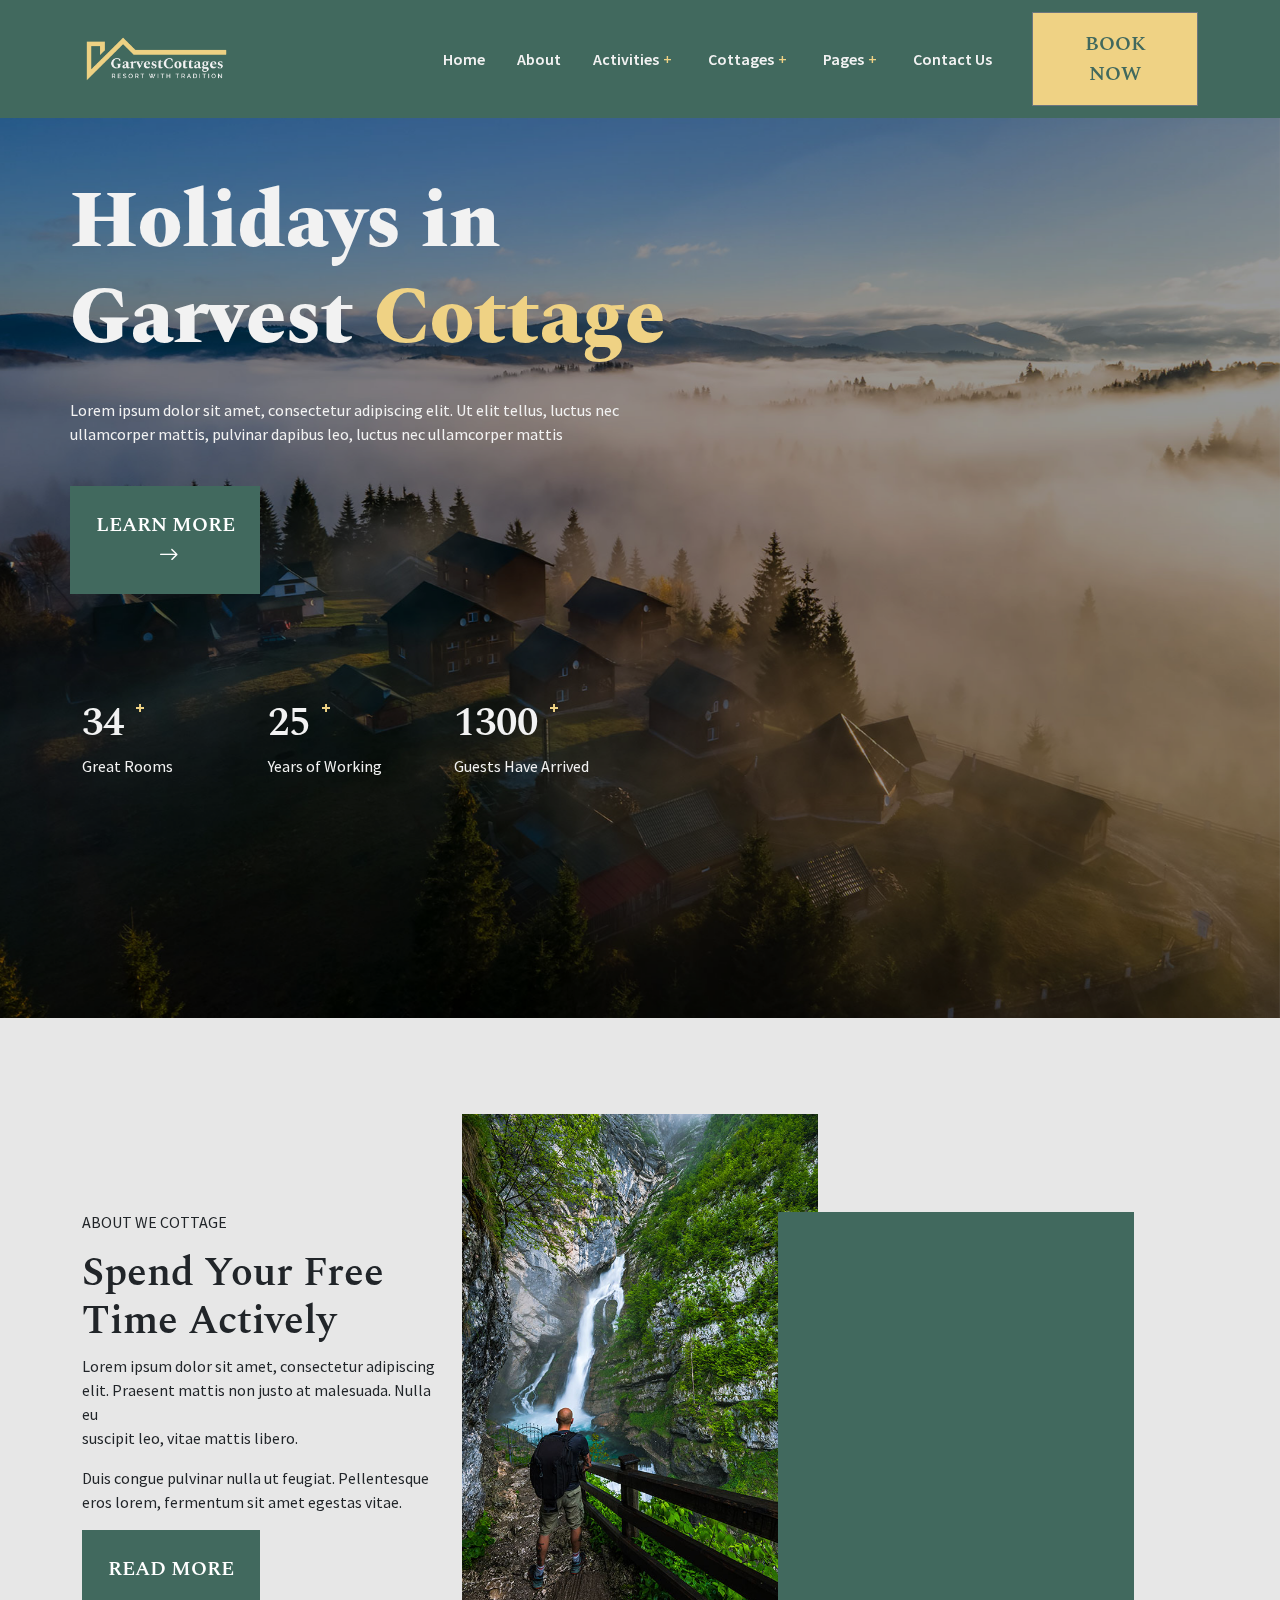
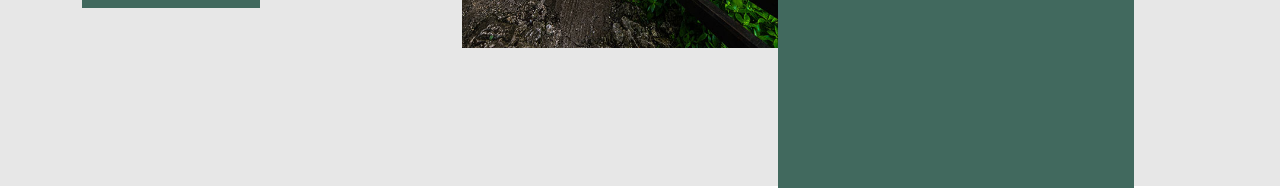
==== index.html @ aebb7531 "project_garvest" ====
<!DOCTYPE html>
<html lang="en">
<head>
    <meta charset="UTF-8">
    <meta http-equiv="X-UA-Compatible" content="IE=edge">
    <meta name="viewport" content="width=device-width, initial-scale=1.0">
    <title>Garvest || Just another Template Kit site</title>
    <!-- favicon -->
    <link rel="icon" href="images/Logo-2048x723.png" type="images/png">
    <!-- font -->
    <link rel="stylesheet" href="css/fonts.css" type="text/css">
    <link rel="stylesheet" href="css/bootstrap-icons.css" type="text/css">
    <!--slick-->
	<link rel="stylesheet" href="css/slick.css" type="text/css">
    <link rel="stylesheet" href="css/slick-theme.css" type="text/css">
    <!-- bootstrap -->
    <link rel="stylesheet" href="css/bootstrap.min.css" type="text/css">
    <!-- custom css -->
    <link rel="stylesheet" href="css/style.css" type="text/css">
</head>
<body >
    <header class="bg-primary">
        <div class="container">
            <div class="row align-items-center">
                <div class="col-2 py-2 logo">
                    <img src="images/Logo-2048x723.png" alt="logo">
                </div>
                <nav class="col py-2 d-flex justify-content-end  ">
                    <ul class="d-flex list-unstyled mb-0">
                        <li class="px-3"><a href="#" class="text-decoration-none  text-white fw-semibold">Home</a></li>
                        <li class="px-3"><a href="#" class="text-decoration-none  text-white fw-semibold">About</a></li>
                        <li class="px-3 dropdown">
						     <a href="#" class="text-decoration-none  text-white fw-semibold" data-bs-toggle="dropdown" >
						        Activities<span class="px-1 text-secondary fw-normal">+</span> 
						     </a>
							 <ul class="dropdown-menu bg-primary rounded-0  p-0 border-0  bs-three ">
                                <li><a class="dropdown-item px-4 py-3 fw-semibold  text-white" href="#"> Activities</a></li>
                                <li><a class="dropdown-item px-4 py-3 fw-semibold  text-white" href="#">Single Activities</a></li>
                             </ul>
					    </li>
						<li class="px-3 dropdown">
						     <a href="#" class="text-decoration-none  text-white fw-semibold" data-bs-toggle="dropdown" >
						        Cottages<span class="px-1 text-secondary fw-normal">+</span> 
						     </a>
							 <ul class="dropdown-menu bg-primary rounded-0  p-0 border-0  bs-three ">
                                <li><a class="dropdown-item px-4 py-3 fw-semibold  text-white" href="#">Our Cottages</a></li>
                                <li><a class="dropdown-item px-4 py-3 fw-semibold  text-white" href="#">Cottage Detail</a></li>
                             </ul>
					    </li>
						<li class="px-3 dropdown">
						     <a href="#" class="text-decoration-none  text-white fw-semibold" data-bs-toggle="dropdown" >
						       Pages<span class="px-1 text-secondary fw-normal">+</span> 
						     </a>
							 <ul class="dropdown-menu bg-primary rounded-0 bs-three  p-0 border-0">
                                <li><a class="dropdown-item px-4 py-3 fw-semibold  text-white" href="#">Our Staff</a></li>
                                <li><a class="dropdown-item px-4 py-3 fw-semibold  text-white" href="#">Testimonials</a></li>
								<li><a class="dropdown-item px-4 py-3 fw-semibold  text-white" href="#">Pricing Plan</a></li>
                                <li><a class="dropdown-item px-4 py-3 fw-semibold  text-white" href="#">FAQs</a></li>
								<li class="position-relative drop-1">
								   <a class="dropdown-item px-4 py-3 fw-semibold  text-white" href="#">
								     Blog <span class="px-1 text-secondary fw-normal">+</span>
								   </a>
								   <ul class="position-absolute start-100 bg-primary list-unstyled top-0 drop-2 d-none">
								     <li><a class="dropdown-item px-4 py-3 fw-semibold  text-white" href="#">Our Blog</a></li>
								     <li><a class="dropdown-item px-4 py-3 fw-semibold  text-white" href="#">Single Blog</a></li>
								   </ul>
								</li>
                                <li><a class="dropdown-item px-4 py-3 fw-semibold  text-white" href="#">404 Error</a></li>
                             </ul>
					    </li>
                        
                        <li class="px-3"><a href="#" class="text-decoration-none  text-white fw-semibold">Contact Us</a></li>
                    </ul>
                </nav>
               
                <div class="col-2 py-2 d-flex justify-content-end "><button type="button" class="btn btn-secondary bg-secondary font-fami text-primary head-btn  rounded-0 fs-5 px-4 my-1 py-3 fw-semibold">BOOK NOW</button></div>

            </div>
        </div>
    </header>
<!--main-->
<main >

<section class="position-relative hero">
<div id="carouselExampleAutoplaying" class="carousel slide" data-bs-ride="carousel">
  <div class="carousel-inner">
    <div class="carousel-item active b1">
    </div>
    <div class="carousel-item b2">  
    </div>
    <div class="carousel-item b3">		
    </div>
  </div>
</div>
<div class="position-absolute bann col-12" >
   <div class="container">
		  <div class="row flex-column d-sec">
		    <h1 class="fw-bold text-white p-0 pt-5 mt-2  pb-4 font-fami">
		      Holidays in<br/> Garvest<span class="text-secondary"> Cottage</span>
		    </h1>
		   <p class="fw-normal d-bl w-50 text-white p-0 pb-4 ">Lorem ipsum dolor sit amet, consectetur adipiscing elit. Ut elit tellus, luctus nec ullamcorper mattis, pulvinar dapibus leo, luctus nec ullamcorper mattis</p>
		   <button type="button" class="btn btn-primary btn-le text-uppercase bg-primary border-0 px-4 py-4 rounded-0 fs-5 fw-semibold col-2 font-fami">Learn More<i class="bi bi-arrow-right ps-2 "></i></button>      
		   <div class="d-flex">
		   <div class="text-white col-2 cou">
		   <div>
		    <span class="f34 font-fami fw-semibold" >34</span>
			<span class="plus position-relative fw-bolder text-secondary ps-2"><sup>+</sup></span>
		    </div>
		     <p class="">Great Rooms</p>
			</div>
			 <div class="text-white col-2 cou">
		   <div>
		    <span class="f34 font-fami fw-semibold" >25</span>
			<span class="plus position-relative fw-bolder text-secondary ps-2"><sup>+</sup></span>
		    </div>
		     <p class="">Years of Working</p>
			</div>
			 <div class="text-white col-2 cou">
		   <div>
		    <span class="f34 font-fami fw-semibold" >1300</span>
			<span class="plus position-relative fw-bolder text-secondary ps-2"><sup>+</sup></span>
		    </div>
		     <p class="">Guests Have Arrived</p>
			</div>
		  </div>
		  </div>
		</div>
</div>
</section>
<section class="bg-danger py-5 ">
  <div class="container py-5">
    <div class="row">
	  <div class="col-4">
	    <p class="pt-5 mt-5">ABOUT WE COTTAGE</p>
		<h2 class="spend font-fami fw-semibold ">Spend Your Free Time Actively</h2>
		<p class=" ">Lorem ipsum dolor sit amet, consectetur adipiscing elit. Praesent mattis non justo at malesuada. Nulla eu<br/> suscipit leo, vitae mattis libero.</p>
	    <p class="">Duis congue pulvinar nulla ut feugiat. Pellentesque eros lorem, fermentum sit amet egestas vitae.</p>
	     <button type="button" class="btn btn-primary btn-le text-uppercase bg-primary border-0 px-4 py-4 rounded-0 fs-5 fw-semibold col-6 font-fami">Read more</button>
	  </div>
	  <div class="col-4"><img src="images/1.jpg" alt="1" class="img-fluid"/></div>
	  <div class="col-4 "><div class="bg-primary position-relative overt"><br/><br/><br/><br/><br/><br/><br/><br/><br/><br/><br/><br/><br/><br/><br/><br/><br/><br/><br/><br/><br/><br/><br/><br/></div></div>
	</div>
  </div>
</section>
</main>
<!--jquery-->
	<script src="js/bootstrap.bundle.min.js" type="text/javascript"></script>
	<script src="js/jquery-3.6.3.min.js" type="text/javascript"></script>
	<script src="js/slick.js" type="text/javascript"></script>
    <script src="js/style.js" type="text/javascript"></script>

	
</body>
</html>
---- css/fonts.css ----
@font-face {
    font-family: 'Source Sans Pro';
    src: url('../fonts/SourceSansPro-BlackItalic.woff2') format('woff2'),
        url('../fonts/SourceSansPro-BlackItalic.woff') format('woff');
    font-weight: 900;
    font-style: italic;
    font-display: swap;
}

@font-face {
    font-family: 'Source Sans Pro';
    src: url('../fonts/SourceSansPro-Black.woff2') format('woff2'),
        url('../fonts/SourceSansPro-Black.woff') format('woff');
    font-weight: 900;
    font-style: normal;
    font-display: swap;
}

@font-face {
    font-family: 'Source Sans Pro';
    src: url('../fonts/SourceSansPro-Bold.woff2') format('woff2'),
        url('../fonts/SourceSansPro-Bold.woff') format('woff');
    font-weight: bold;
    font-style: normal;
    font-display: swap;
}

@font-face {
    font-family: 'Source Sans Pro';
    src: url('../fonts/SourceSansPro-BoldItalic.woff2') format('woff2'),
        url('../fonts/SourceSansPro-BoldItalic.woff') format('woff');
    font-weight: bold;
    font-style: italic;
    font-display: swap;
}

@font-face {
    font-family: 'Source Sans Pro';
    src: url('../fonts/SourceSansPro-ExtraLight.woff2') format('woff2'),
        url('../fonts/SourceSansPro-ExtraLight.woff') format('woff');
    font-weight: 200;
    font-style: normal;
    font-display: swap;
}

@font-face {
    font-family: 'Source Sans Pro';
    src: url('../fonts/SourceSansPro-Italic.woff2') format('woff2'),
        url('../fonts/SourceSansPro-Italic.woff') format('woff');
    font-weight: normal;
    font-style: italic;
    font-display: swap;
}

@font-face {
    font-family: 'Source Sans Pro';
    src: url('../fonts/SourceSansPro-ExtraLightItalic.woff2') format('woff2'),
        url('../fonts/SourceSansPro-ExtraLightItalic.woff') format('woff');
    font-weight: 200;
    font-style: italic;
    font-display: swap;
}

@font-face {
    font-family: 'Source Sans Pro';
    src: url('../fonts/SourceSansPro-LightItalic.woff2') format('woff2'),
        url('../fonts/SourceSansPro-LightItalic.woff') format('woff');
    font-weight: 300;
    font-style: italic;
    font-display: swap;
}

@font-face {
    font-family: 'Source Sans Pro';
    src: url('../fonts/SourceSansPro-Light.woff2') format('woff2'),
        url('../fonts/SourceSansPro-Light.woff') format('woff');
    font-weight: 300;
    font-style: normal;
    font-display: swap;
}

@font-face {
    font-family: 'Source Sans Pro';
    src: url('../fonts/SourceSansPro-Regular.woff2') format('woff2'),
        url('../fonts/SourceSansPro-Regular.woff') format('woff');
    font-weight: normal;
    font-style: normal;
    font-display: swap;
}

@font-face {
    font-family: 'Source Sans Pro';
    src: url('../fonts/SourceSansPro-SemiBold.woff2') format('woff2'),
        url('../fonts/SourceSansPro-SemiBold.woff') format('woff');
    font-weight: 600;
    font-style: normal;
    font-display: swap;
}

@font-face {
    font-family: 'Source Sans Pro';
    src: url('../fonts/SourceSansPro-SemiBoldItalic.woff2') format('woff2'),
        url('../fonts/SourceSansPro-SemiBoldItalic.woff') format('woff');
    font-weight: 600;
    font-style: italic;
    font-display: swap;
}
@font-face {
    font-family: 'Spectral';
    src: url('../fonts/Spectral-Bold.woff2') format('woff2'),
        url('../fonts/Spectral-Bold.woff') format('woff');
    font-weight: bold;
    font-style: normal;
    font-display: swap;
}

@font-face {
    font-family: 'Spectral';
    src: url('../fonts/../fonts/Spectral-BoldItalic.woff2') format('woff2'),
        url('../fonts/Spectral-BoldItalic.woff') format('woff');
    font-weight: bold;
    font-style: italic;
    font-display: swap;
}

@font-face {
    font-family: 'Spectral';
    src: url('../fonts/Spectral-ExtraBold.woff2') format('woff2'),
        url('../fonts/Spectral-ExtraBold.woff') format('woff');
    font-weight: bold;
    font-style: normal;
    font-display: swap;
}

@font-face {
    font-family: 'Spectral';
    src: url('../fonts/Spectral-ExtraBoldItalic.woff2') format('woff2'),
        url('../fonts/Spectral-ExtraBoldItalic.woff') format('woff');
    font-weight: bold;
    font-style: italic;
    font-display: swap;
}

@font-face {
    font-family: 'Spectral';
    src: url('../fonts/Spectral-ExtraLight.woff2') format('woff2'),
        url('../fonts/Spectral-ExtraLight.woff') format('woff');
    font-weight: 200;
    font-style: normal;
    font-display: swap;
}

@font-face {
    font-family: 'Spectral';
    src: url('../fonts/Spectral-ExtraLightItalic.woff2') format('woff2'),
        url('../fonts/Spectral-ExtraLightItalic.woff') format('woff');
    font-weight: 200;
    font-style: italic;
    font-display: swap;
}

@font-face {
    font-family: 'Spectral';
    src: url('../fonts/Spectral-Italic.woff2') format('woff2'),
        url('../fonts/Spectral-Italic.woff') format('woff');
    font-weight: normal;
    font-style: italic;
    font-display: swap;
}

@font-face {
    font-family: 'Spectral';
    src: url('../fonts/Spectral-Light.woff2') format('woff2'),
        url('../fonts/Spectral-Light.woff') format('woff');
    font-weight: 300;
    font-style: normal;
    font-display: swap;
}

@font-face {
    font-family: 'Spectral';
    src: url('../fonts/Spectral-LightItalic.woff2') format('woff2'),
        url('../fonts/Spectral-LightItalic.woff') format('woff');
    font-weight: 300;
    font-style: italic;
    font-display: swap;
}

@font-face {
    font-family: 'Spectral';
    src: url('../fonts/Spectral-Medium.woff2') format('woff2'),
        url('../fonts/Spectral-Medium.woff') format('woff');
    font-weight: 500;
    font-style: normal;
    font-display: swap;
}

@font-face {
    font-family: 'Spectral';
    src: url('../fonts/Spectral-MediumItalic.woff2') format('woff2'),
        url('../fonts/Spectral-MediumItalic.woff') format('woff');
    font-weight: 500;
    font-style: italic;
    font-display: swap;
}

@font-face {
    font-family: 'Spectral';
    src: url('../fonts/Spectral-Regular.woff2') format('woff2'),
        url('../fonts/Spectral-Regular.woff') format('woff');
    font-weight: normal;
    font-style: normal;
    font-display: swap;
}

@font-face {
    font-family: 'Spectral';
    src: url('../fonts/Spectral-SemiBold.woff2') format('woff2'),
        url('../fonts/Spectral-SemiBold.woff') format('woff');
    font-weight: 600;
    font-style: normal;
    font-display: swap;
}

@font-face {
    font-family: 'Spectral';
    src: url('../fonts/Spectral-SemiBoldItalic.woff2') format('woff2'),
        url('../fonts/Spectral-SemiBoldItalic.woff') format('woff');
    font-weight: 600;
    font-style: italic;
    font-display: swap;
}
---- css/style.css ----
:root{
    --bs-primary-rgb:65,105,94;
    --bs-primary: #41695e;
    --bs-secondary-rgb:239,210,132;
    --bs-secondary: #efd284;
    --bs-white-rgb: 242,242,242;
    --bs-white:#f2f2f2;
    --bs-font-sans-serif: 'Source Sans Pro';
	--bs-danger-rgb:231,231,231;
    --bs-danger: #e7e7e7;
}
.font-fami{
	font-family:Spectral!important;
}
.bs-three{
	background-color:#385E53!important;
}
.logo img{
    width: 90%;
}
.head-btn:hover{
	color:white!important;
	scale:0.9;
}
nav ul li a:hover{
	color:#efd284!important;
}
nav ul .dropdown:hover .dropdown-menu{
	display:block!important;	
}
.dropdown-item:hover{
	background-color:rgba(242,242,242,0.1)!important;
}
nav ul li a{
	transition:all 0.5s;
}
.head-btn{
	transition:all 0.5s;
}
.dropdown-menu{
	width:220px!important;
	left:0px!important;
}
.drop-2{
	width:220px!important;
}
.drop-1:hover .drop-2{
	display:block!important;	
	transition:all 0.9s;
}
.d-sec h1{
	font-size:6.25vw;
}


.b1{
	background-image:url(../images/b1.jpg);
} 
.b2{
	background-image:url(../images/b2.jpg);
}
.b3{
	background-image:url(../images/b3.jpg);
}
.b1, .b2, .b3{
	background-size:cover;
	padding-bottom:50px;
	background-position:center;
	z-index:-1;
	height:100vh;
}
.hero::after{
	position:absolute!important;
	content:'';
	background-color:rgba(0,0,0,0.4)!important;
	z-index:1;
	width:100%;
	height:100%;
	top:0;
	left:0;
}
.f34{
	font-size:3.125vw;
}
.plus{
	font-size:1.875vw;
	top:-12px;
}
.cou{
	padding-top:100px;
}
.btn-le:hover{
	background-color:var(--bs-secondary)!important;
	scale:0.9;
}
.btn-le{
	transition:all 0.5s;
}

.bann{
	top:0;
	left:0;
	z-index:2;
}
.spend{
	font-size:3.125vw;
}
.overt{
	top:17%;
	left:-18%;
}
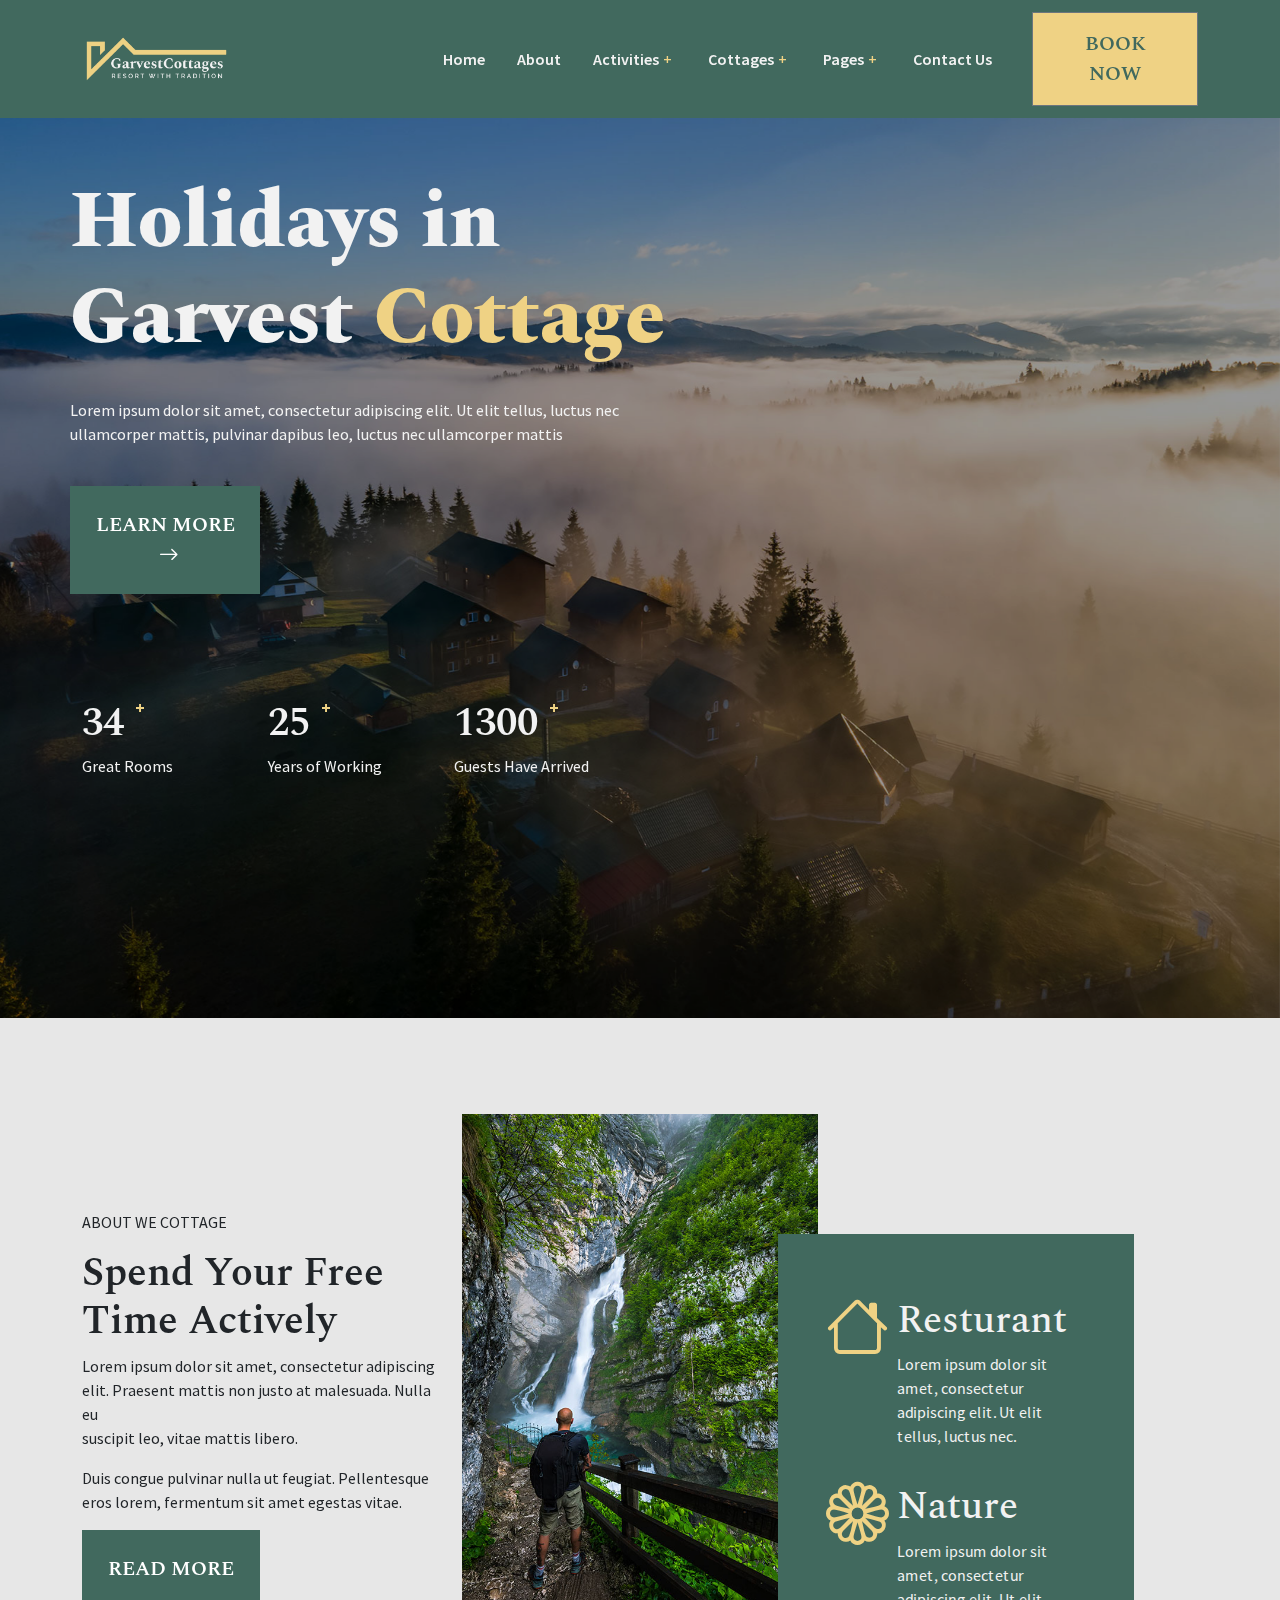
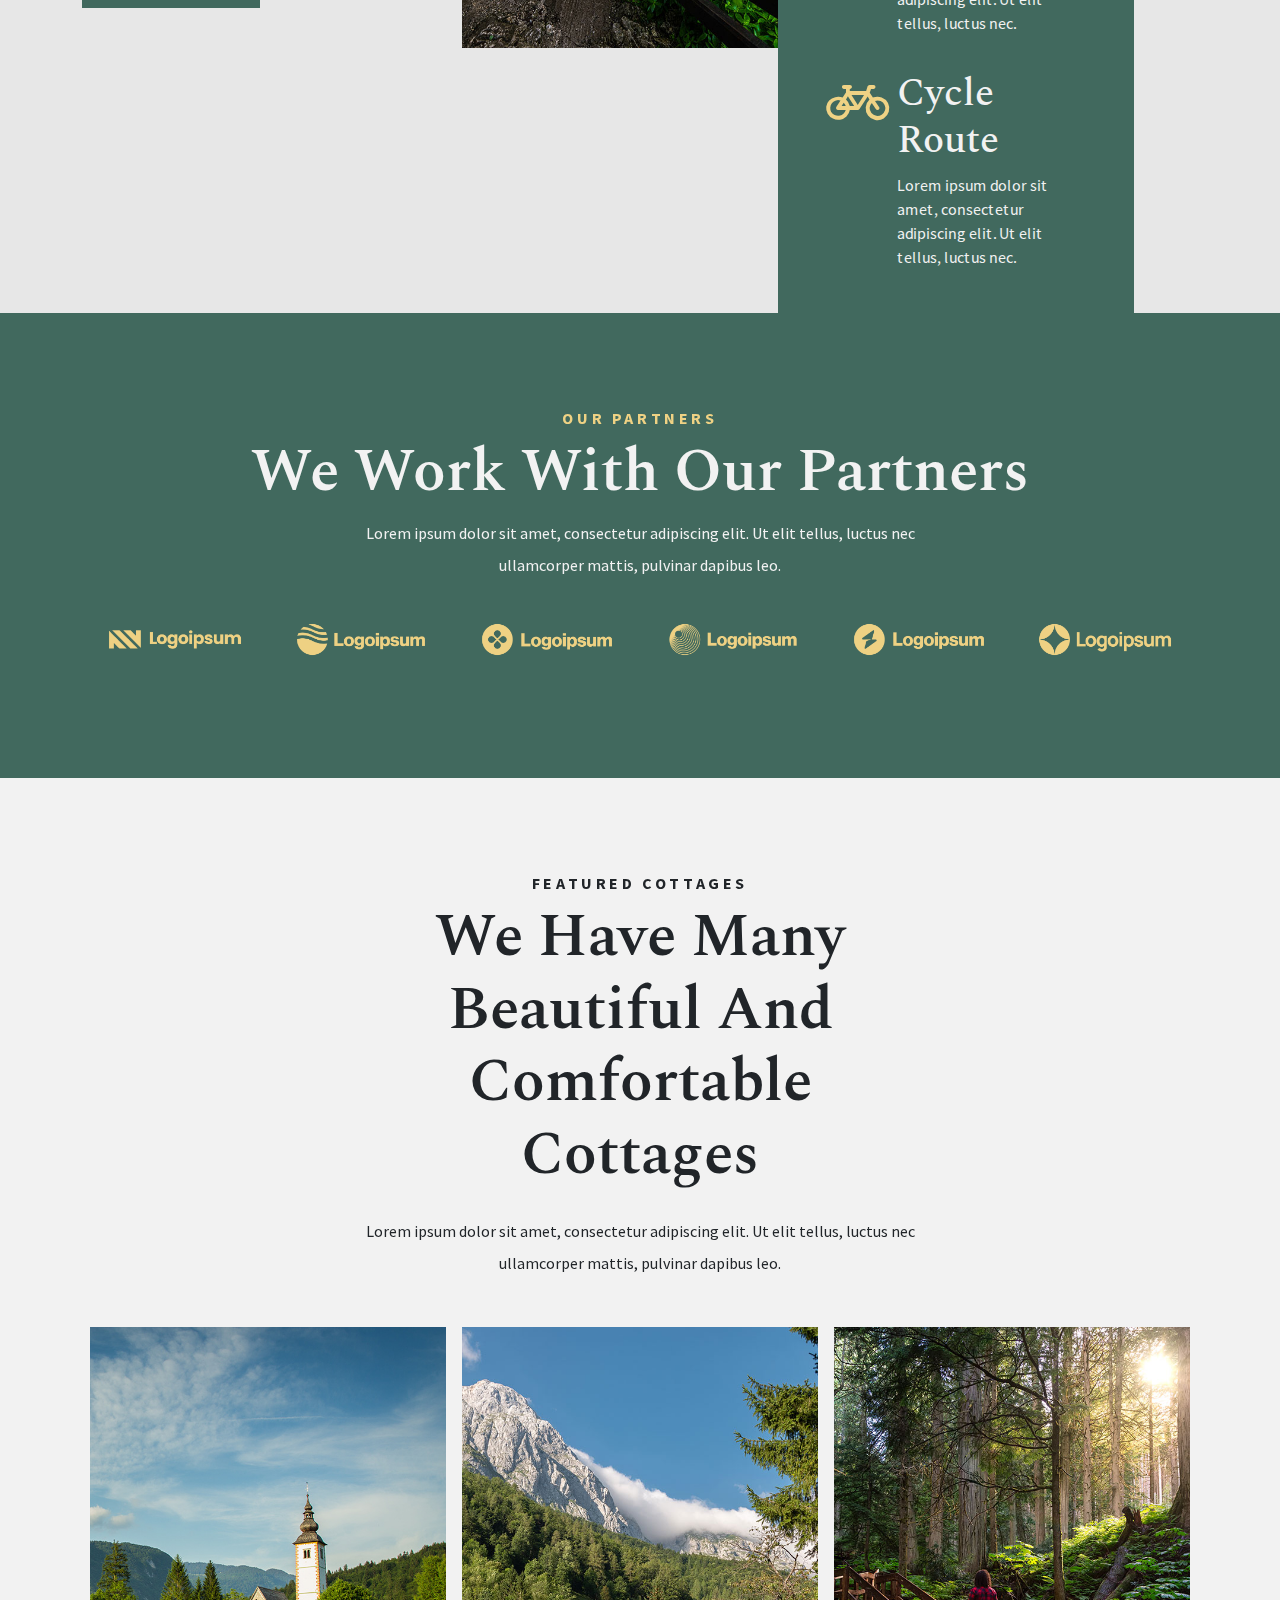
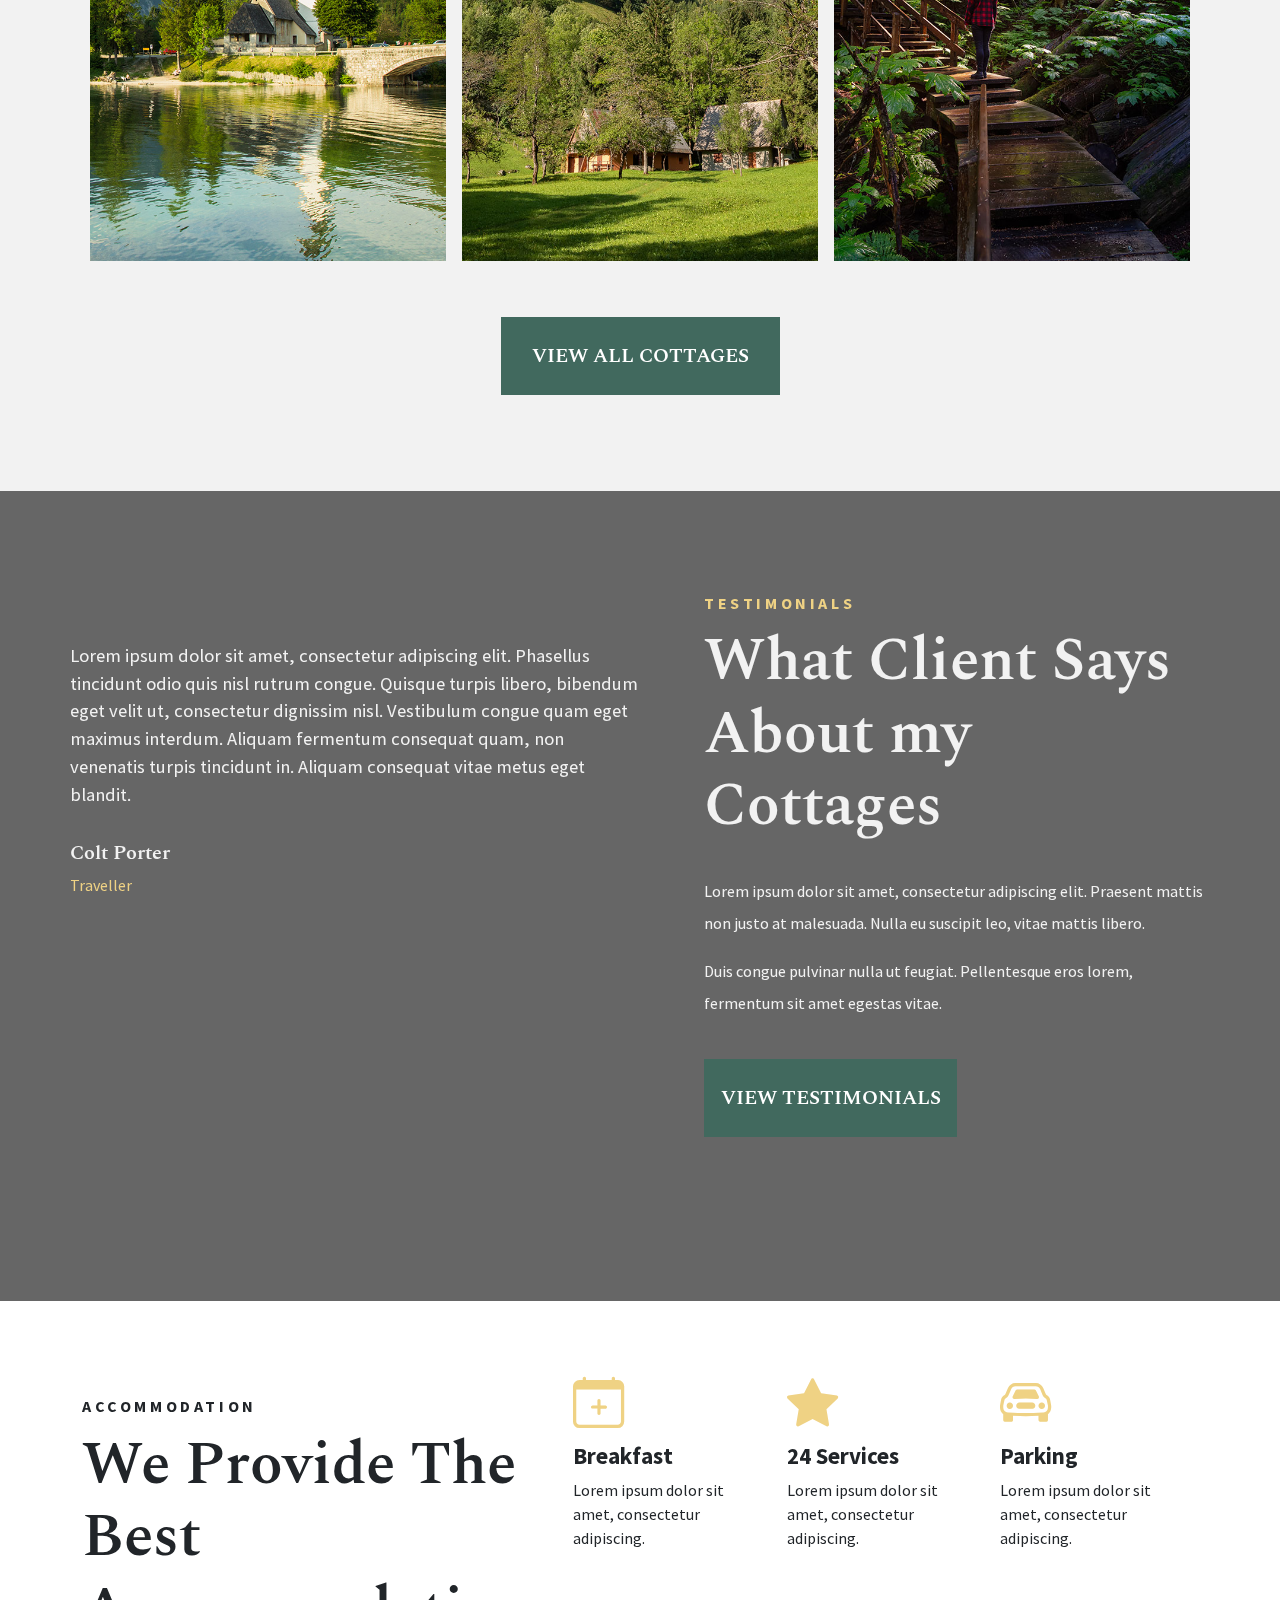
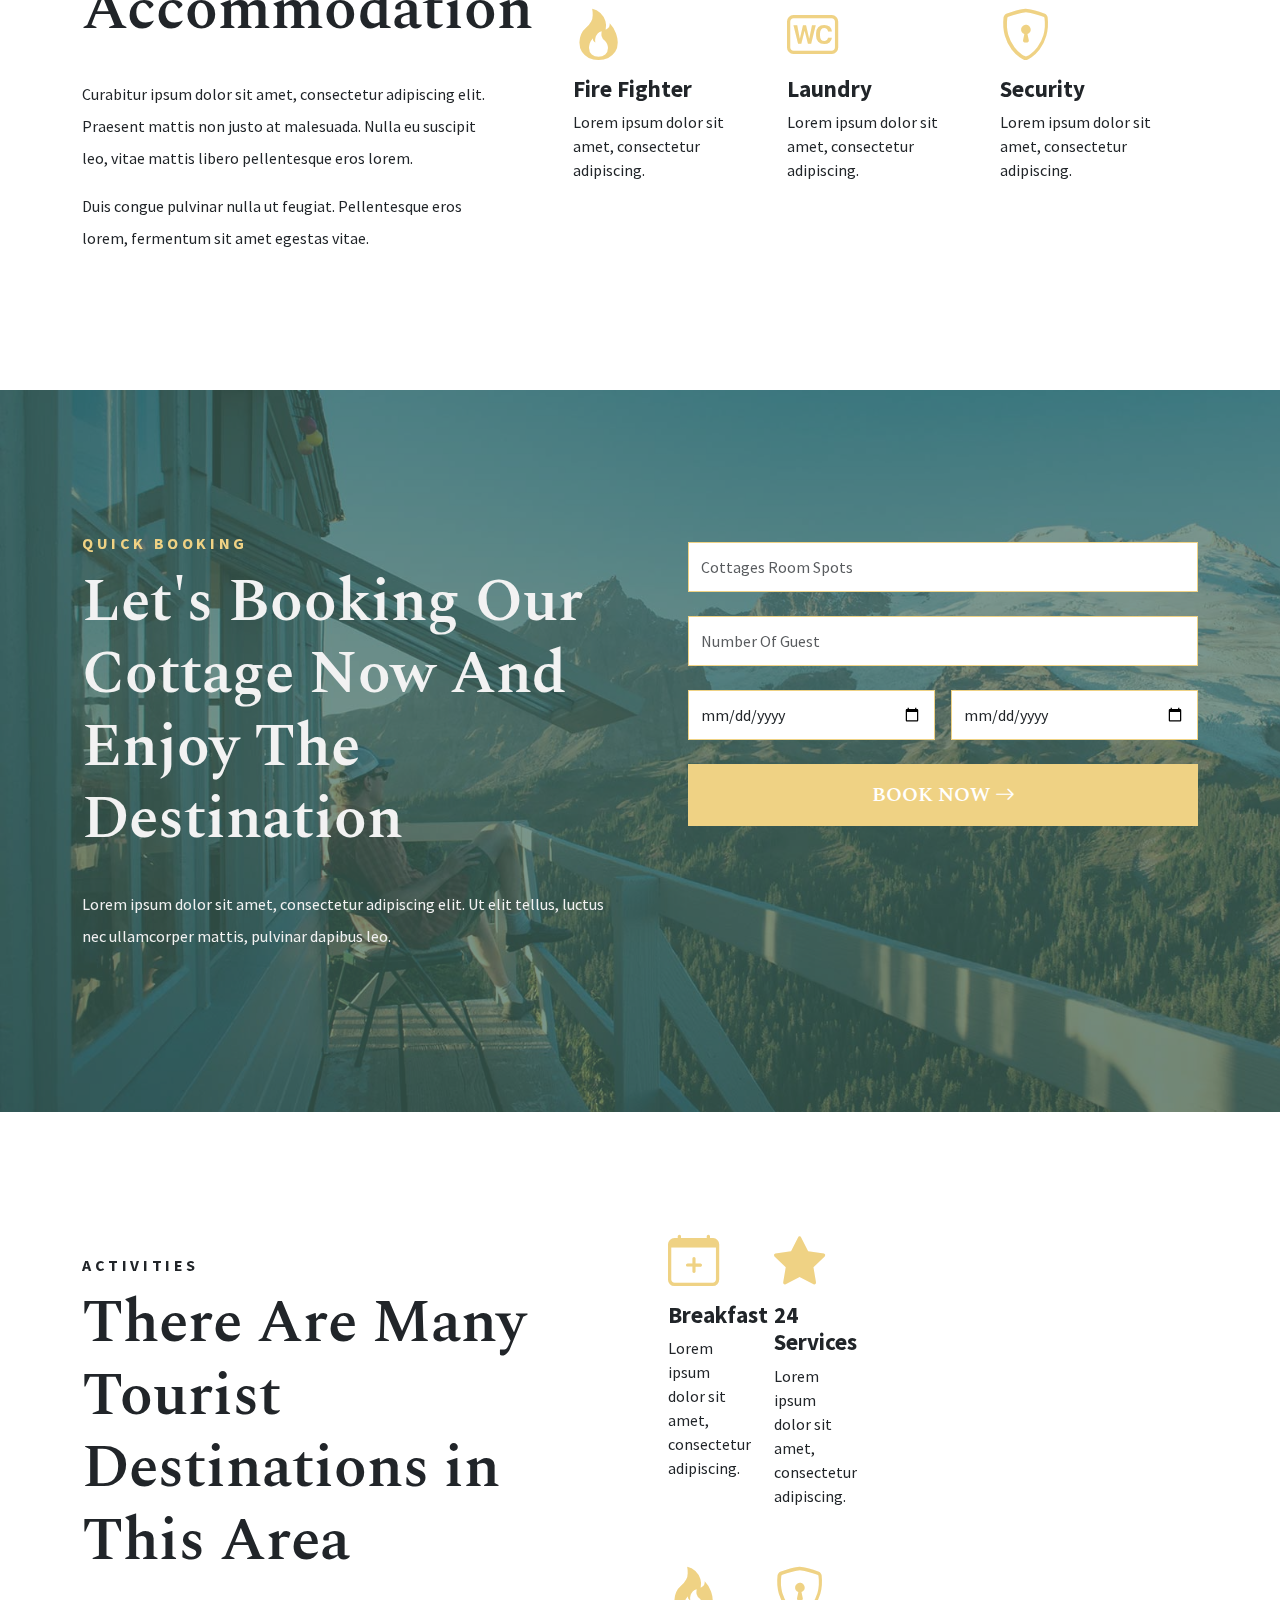
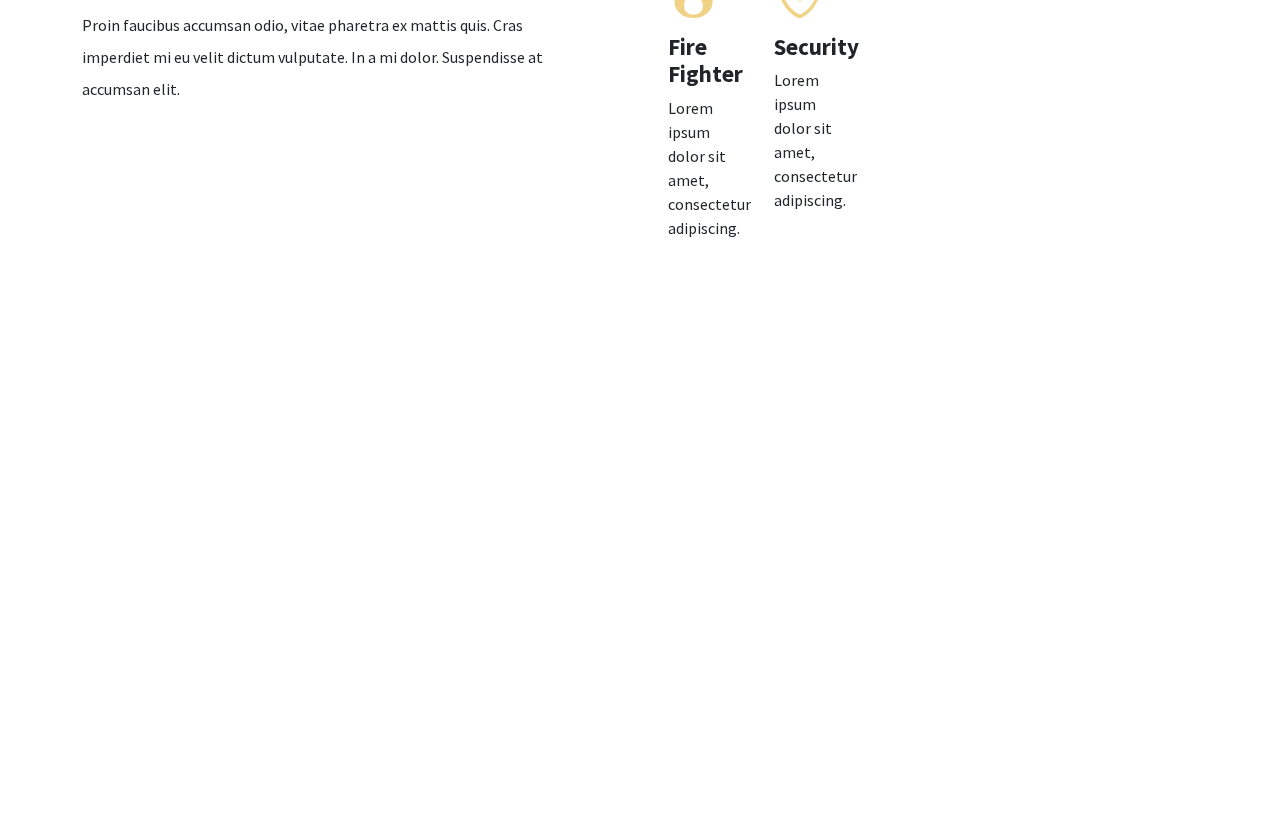
==== commit 378d8fc0: "index_in_add_section" ====
--- a/index.html
+++ b/index.html
@@ -138,10 +138,265 @@
 	     <button type="button" class="btn btn-primary btn-le text-uppercase bg-primary border-0 px-4 py-4 rounded-0 fs-5 fw-semibold col-6 font-fami">Read more</button>
 	  </div>
 	  <div class="col-4"><img src="images/1.jpg" alt="1" class="img-fluid"/></div>
-	  <div class="col-4 "><div class="bg-primary position-relative overt"><br/><br/><br/><br/><br/><br/><br/><br/><br/><br/><br/><br/><br/><br/><br/><br/><br/><br/><br/><br/><br/><br/><br/><br/></div></div>
+	  	<div class="col-4 ">
+			<div class="bg-primary position-relative overt p-5">
+			<div class="d-flex flex-warp">
+				<i class="bi bi-house text-secondary fw-lighter " style="font-size: 7vh;"></i>
+				<div class="pt-3 ps-2 text-white pb-1">
+					<h2 class="font-fami" style="font-size : 4.33vh">
+						Resturant
+					</h2>
+					<p>
+						Lorem ipsum dolor sit amet, consectetur adipiscing elit. Ut elit tellus, luctus nec.
+					</p>
+				</div>
+			</div>
+			<div  class="d-flex flex-warp">
+				<i class="bi bi-flower1 text-secondary fw-lighter" style="font-size: 7vh;"></i>
+				<div class="pt-3 ps-2 text-white pb-1">	
+					<h2 class="font-fami" style="font-size : 4.33vh">
+						Nature
+					</h2>
+					<p>
+						Lorem ipsum dolor sit amet, consectetur adipiscing elit. Ut elit tellus, luctus nec.
+					</p>
+				</div>
+			</div>
+			<div  class="d-flex flex-warp">
+				<i class="bi bi-bicycle text-secondary fw-lighter"style="font-size: 7vh;"></i>
+				<div class="pt-3 ps-2 text-white pb-1">	
+					<h2 class="font-fami" style="font-size : 4.33vh">
+						Cycle Route
+					</h2>
+					<p>
+						Lorem ipsum dolor sit amet, consectetur adipiscing elit. Ut elit tellus, luctus nec.
+					</p>
+				</div>
+			</div>
+		</div>
+	</div>
 	</div>
   </div>
 </section>
+<section class="bg-primary">
+	<div class="container">
+		<div class="row py-5">
+			<div class="py-5">
+				<h6 class="text-secondary fw-bold text-center" style="letter-spacing: 0.4vh;">
+					OUR PARTNERS
+				</h6>
+				<h2 class="text-white fw-semibold text-center font-fami" style="font-size: 6.72vh;">
+					We Work With Our Partners
+				</h2>
+				<p class="text-center text-white lh-lg">Lorem ipsum dolor sit amet, consectetur adipiscing elit. Ut elit tellus, luctus nec<br/> ullamcorper mattis, pulvinar dapibus leo.</p>
+				<div class="col-12 d-flex flex-warp">
+					<div class="col-2"><img src="images/7.png" class="img-fluid p-4" alt="7"></div>
+					<div class="col-2"><img src="images/2.png" class="img-fluid p-4" alt="2"></div>
+					<div class="col-2"><img src="images/3.png" class="img-fluid p-4" alt="3"></div>
+					<div class="col-2"><img src="images/4.png" class="img-fluid p-4" alt="4"></div>
+					<div class="col-2"><img src="images/5.png" class="img-fluid p-4" alt="5"></div>
+					<div class="col-2"><img src="images/6.png" class="img-fluid p-4" alt="6"></div>
+				</div>
+			</div>
+		</div>
+	</div>
+</section>
+<section class="bg-white">
+	<div class="container">
+		<div class="row py-5">
+			<div class="py-5 ">
+				<h6 class="text-dark fw-bold text-center" style="letter-spacing: 0.4vh;">
+					FEATURED COTTAGES
+				</h6>
+				<h2 class="text-dark fw-semibold  font-fami w-50 d-flex text-center " style="font-size: 6.72vh;margin: auto;">
+					We Have Many Beautiful And Comfortable Cottages
+				</h2>
+				<p class="text-center text-dark py-4 lh-lg">Lorem ipsum dolor sit amet, consectetur adipiscing elit. Ut elit tellus, luctus nec<br/> ullamcorper mattis, pulvinar dapibus leo.</p>
+				<div class="col-12 d-flex flex-warp pb-5">
+					<div class="col-4"><img src="images/F-3.jpg" class="img-fluid p-2" alt="F-3"></div>
+					<div class="col-4"><img src="images/F-5.jpg" class="img-fluid p-2" alt="F-5"></div>
+					<div class="col-4"><img src="images/F-8.jpg" class="img-fluid p-2" alt="F-8"></div>
+					
+				</div>
+				<div class="d-flex justify-content-center">
+					<button type="button" class="btn btn-primary btn-le text-uppercase bg-primary border-0  py-4 rounded-0 fs-5 fw-semibold col-3 font-fami">VIEW ALL COTTAGES</button>
+				</div>
+			</div>
+		</div>
+	</div>
+</section>
+<section class="b5">
+	<div class="container">
+		<div class="row">
+			<div class="d-flex flex-warp " style="padding: 8vw 0 0 0;">
+				<div class="col-6">
+					<p class="text-white pt-5" style="font-size: 1.45vw;">Lorem ipsum dolor sit amet, consectetur adipiscing elit. Phasellus tincidunt odio quis nisl rutrum congue. Quisque turpis libero, bibendum eget velit ut, consectetur dignissim nisl. Vestibulum congue quam eget maximus interdum. Aliquam fermentum consequat quam, non venenatis turpis tincidunt in. Aliquam consequat vitae metus eget blandit. </p>
+					<h5 class="text-white fw-semibold font-fami pt-3">Colt Porter</h5>
+					<p class="text-secondary">Traveller</p>
+				</div>
+				<div class="col-6" style="padding-left: 5vw;">
+					<h6 class="text-secondary fw-bold pb-1" style="letter-spacing: 0.4vh;">
+						TESTIMONIALS
+					</h6>
+					<h2 class="text-white fw-semibold  font-fami d-flex  " style="font-size: 6.72vh;">
+						What Client Says About my Cottages
+					</h2>
+					<p class=" text-white pt-4 lh-lg">Lorem ipsum dolor sit amet, consectetur adipiscing elit. Praesent mattis non justo at malesuada. Nulla eu suscipit leo, vitae mattis libero.</p>
+					<p class=" text-white pb-4 lh-lg">Duis congue pulvinar nulla ut feugiat. Pellentesque eros lorem, fermentum sit amet egestas vitae.</p>
+					<button type="button" class="btn btn-primary btn-le text-uppercase bg-primary border-0  py-4 rounded-0 fs-5 fw-semibold col-6 font-fami">VIEW TESTIMONIALS </button>
+				</div>
+			</div>
+		</div>
+	</div>
+</section>
+<section>
+	<div class="container">
+		<div class="row py-5">
+			<div class="col-5 py-5 pe-5">
+				<h6 class=" fw-bold pb-1" style="letter-spacing: 0.4vh;">
+					ACCOMMODATION
+				</h6>
+				<h2 class=" fw-semibold  font-fami d-flex  " style="font-size: 6.72vh;">
+					We Provide The Best Accommodation
+				</h2>
+				<p class="  pt-4 lh-lg">Curabitur ipsum dolor sit amet, consectetur adipiscing elit. Praesent mattis non justo at malesuada. Nulla eu suscipit leo, vitae mattis libero pellentesque eros lorem.</p>
+				<p class="pb-4 lh-lg">Duis congue pulvinar nulla ut feugiat. Pellentesque eros lorem, fermentum sit amet egestas vitae.</p>
+			</div>
+			<div class="col-7 ">
+				<div class="col-12 d-flex flex-warp">
+					<div class="col-4 p-3">
+						<i class="bi bi-calendar-plus text-secondary" style="font-size: 4vw;"></i>
+						<h4 style="font-size: 1.8vw;" class="fw-bold">Breakfast</h4>
+						<p>Lorem ipsum dolor sit amet, consectetur adipiscing.</p>
+					</div>
+					<div class="col-4 p-3">
+						<i class="bi bi-star-fill text-secondary" style="font-size: 4vw;"></i>
+						<h4 style="font-size: 1.8vw;" class="fw-bold">24 Services</h4>
+						<p>Lorem ipsum dolor sit amet, consectetur adipiscing.</p>
+					</div>
+					<div class="col-4 p-3">
+						<i class="bi  bi-car-front text-secondary" style="font-size: 4vw;"></i>
+						<h4 style="font-size: 1.8vw;" class="fw-bold">Parking</h4>
+						<p>Lorem ipsum dolor sit amet, consectetur adipiscing.</p>
+					</div>
+				</div>
+				<div class="col-12 d-flex flex-warp">
+					<div class="col-4 p-3">
+						<i class="bi  bi-fire text-secondary" style="font-size: 4vw;"></i>
+						<h4 style="font-size: 1.8vw;" class="fw-bold">Fire Fighter</h4>
+						<p>Lorem ipsum dolor sit amet, consectetur adipiscing.</p>
+					</div>
+					<div class="col-4 p-3">
+						<i class="bi bi-badge-wc text-secondary" style="font-size: 4vw;"></i>
+						<h4 style="font-size: 1.8vw;" class="fw-bold">Laundry</h4>
+						<p>Lorem ipsum dolor sit amet, consectetur adipiscing.</p>
+					</div>
+					<div class="col-4 p-3">
+						<i class="bi  bi-shield-lock text-secondary" style="font-size: 4vw;"></i>
+						<h4 style="font-size: 1.8vw;" class="fw-bold">Security</h4>
+						<p>Lorem ipsum dolor sit amet, consectetur adipiscing.</p>
+					</div>
+				</div>
+			</div>
+		</div>
+	</div>
+</section>
+<section class="b8 py-5">
+	<div class="container ">
+		<div class="row py-5">
+			<div class="col-6 py-5">
+				<h6 class="text-secondary fw-bold pb-1" style="letter-spacing: 0.4vh;">
+					QUICK BOOKING
+				</h6>
+				<h2 class="text-white fw-semibold  font-fami d-flex  " style="font-size: 6.72vh;">
+					Let's Booking Our Cottage Now And Enjoy The Destination
+				</h2>
+				<p class=" text-white pt-4 lh-lg">Lorem ipsum dolor sit amet, consectetur adipiscing elit. Ut elit tellus, luctus nec ullamcorper mattis, pulvinar dapibus leo.</p>
+			</div>
+			<div class="col-6 ps-5 pt-5">
+				<form>
+					<div class="mb-3 pb-2 pt-2">
+					  <input type="email" class="border-secondary form-control rounded-0" id="exampleInputEmail1" aria-describedby="emailHelp" placeholder="Cottages Room Spots"style="height: 50px;">
+					</div>
+					<div class="mb-3 pb-2">  
+					  <input type="number" class="border-secondary form-control rounded-0" id="exampleInputPassword1" placeholder="Number Of Guest"style="height: 50px;">
+					</div>
+					<div class="mb-3 d-flex pb-2">  
+						<input type="date" class="border-secondary form-control rounded-0 me-2" id="exampleInputPassword1" placeholder="Check-in"style="height: 50px;">
+						<input type="date" class="border-secondary form-control rounded-0 ms-2" id="exampleInputPassword1" placeholder="Check-out" style="height: 50px;">
+					  </div>
+					
+					<button type="button" class="btn btn-primary btn-le2 text-uppercase bg-secondary border-0  py-3 rounded-0 fs-5 fw-semibold col-12 font-fami">book now <i class="bi bi-arrow-right"></i></button>
+				  </form>
+				
+			</div>
+		</div>
+	</div>
+</section>
+<section class="py-5">
+	<div class="container">
+		<div class="row py-5">
+			<div class="col-6 py-5 pe-5">
+			<h6 class=" fw-bold pb-1" style="letter-spacing: 0.4vh;">
+				ACTIVITIES
+			</h6>
+			<h2 class=" fw-semibold  font-fami d-flex  " style="font-size: 6.72vh;">
+				There Are Many Tourist Destinations in This Area
+			</h2>
+			<p class="  pt-4 lh-lg">Proin faucibus accumsan odio, vitae pharetra ex mattis quis. Cras imperdiet mi eu velit dictum vulputate. In a mi dolor. Suspendisse at accumsan elit.</p>
+			</div>
+			<div class="col-6">
+				<div class="col-7 ">
+					<div class="col-12 d-flex flex-warp">
+						<div class="col-4 p-3">
+							<i class="bi bi-calendar-plus text-secondary" style="font-size: 4vw;"></i>
+							<h4 style="font-size: 1.8vw;" class="fw-bold">Breakfast</h4>
+							<p>Lorem ipsum dolor sit amet, consectetur adipiscing.</p>
+						</div>
+						<div class="col-4 p-3">
+							<i class="bi bi-star-fill text-secondary" style="font-size: 4vw;"></i>
+							<h4 style="font-size: 1.8vw;" class="fw-bold">24 Services</h4>
+							<p>Lorem ipsum dolor sit amet, consectetur adipiscing.</p>
+						</div>
+						
+					</div>
+					<div class="col-12 d-flex flex-warp">
+						<div class="col-4 p-3">
+							<i class="bi  bi-fire text-secondary" style="font-size: 4vw;"></i>
+							<h4 style="font-size: 1.8vw;" class="fw-bold">Fire Fighter</h4>
+							<p>Lorem ipsum dolor sit amet, consectetur adipiscing.</p>
+						</div>
+						
+						<div class="col-4 p-3">
+							<i class="bi  bi-shield-lock text-secondary" style="font-size: 4vw;"></i>
+							<h4 style="font-size: 1.8vw;" class="fw-bold">Security</h4>
+							<p>Lorem ipsum dolor sit amet, consectetur adipiscing.</p>
+						</div>
+					</div>
+				
+			</div>
+		</div>
+	</div>
+</section>
+<br/>
+<br/>
+<br/>
+<br/>
+<br/>
+<br/>
+<br/>
+<br/>
+<br/>
+<br/>
+<br/>
+<br/>
+<br/>
+<br/>
+<br/>
+<br/>
+<br/>
+<br/>
+<br/>
 </main>
 <!--jquery-->
 	<script src="js/bootstrap.bundle.min.js" type="text/javascript"></script>
--- a/css/style.css
+++ b/css/style.css
@@ -108,4 +108,45 @@
 .overt{
 	top:17%;
 	left:-18%;
+}
+.b5{
+	background-image: url("../images/b4.jpg");
+	background-attachment: fixed;
+	background-size: cover;
+	height: 90vh;
+	position: relative;
+	z-index: 3;
+	
+}
+.b5::before{
+	position: absolute;
+	content:'';
+	top:0;
+	left:0;
+	background-color: rgba(0,0,0, 0.6);
+	z-index: -1;
+	width: 100%;
+	height: 100%;
+}
+.b8{
+	background-image: url("../images/b8.jpg");
+	background-size: cover;
+	position: relative;
+	z-index: 4;
+}
+.b8::before{
+	position: absolute;
+	content:'';
+	top:0;
+	left:0;
+	background-color: rgba(65,105,94, 0.7);
+	z-index: -1;
+	width: 100%;
+	height: 100%;
+}
+.btn-le2:hover{
+	color:var(--bs-primary)!important;
+}
+.btn-le2{
+	transition:all 0.5s;
 }